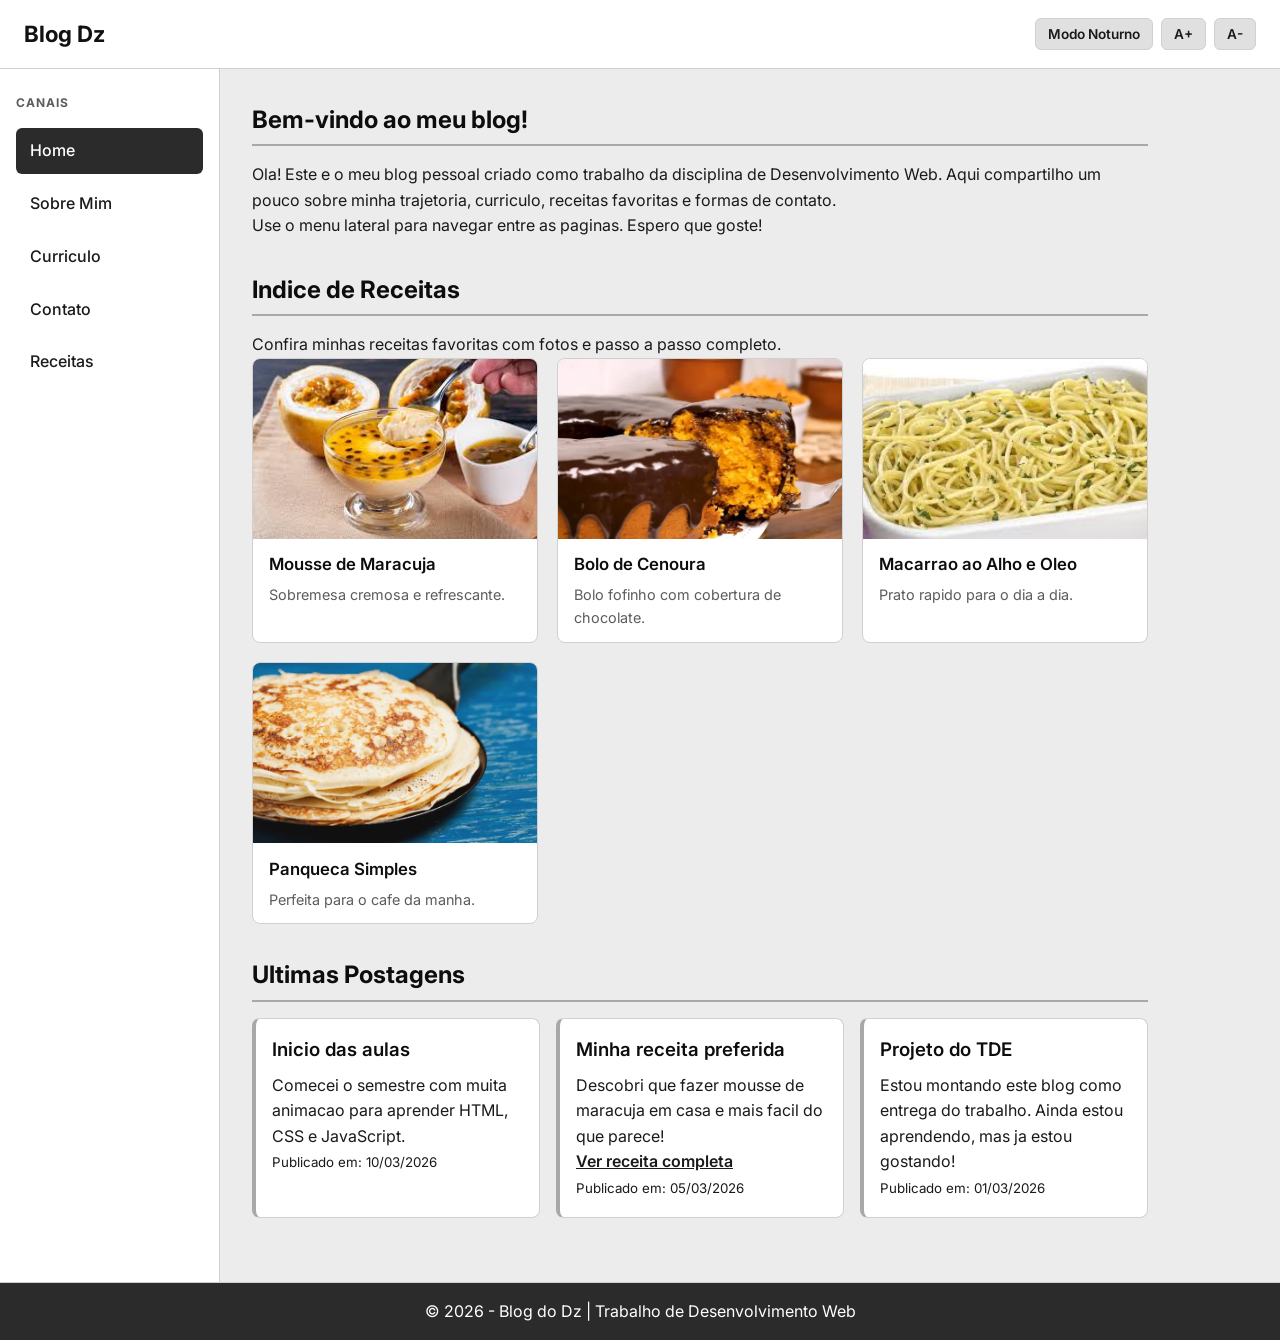
==== index.html @ ee708d58 "Publica blog pessoal para GitHub Pages Site estatico HTML/CSS/JS pronto para hospedagem em DimitriSp" ====
<!DOCTYPE html>
<html lang="pt-BR">
<head>
    <meta charset="UTF-8">
    <meta name="viewport" content="width=device-width, initial-scale=1.0">
    <title>Meu Blog - Home</title>
    <link rel="preconnect" href="https://fonts.googleapis.com">
    <link rel="preconnect" href="https://fonts.gstatic.com" crossorigin>
    <link href="https://fonts.googleapis.com/css2?family=Inter:wght@400;600;700&display=swap" rel="stylesheet">
    <link rel="stylesheet" href="css/style.css">
</head>
<body>
    <header class="topo">
        <h1>Blog Dz</h1>
        <div class="controles">
            <button id="btn-noturno" type="button">Modo Noturno</button>
            <button id="btn-aumentar" type="button">A+</button>
            <button id="btn-diminuir" type="button">A-</button>
        </div>
    </header>

    <div class="layout">
        <aside class="menu-lateral">
            <h2>Canais</h2>
            <nav>
                <ul>
                    <li><a href="index.html" class="ativo">Home</a></li>
                    <li><a href="about.html">Sobre Mim</a></li>
                    <li><a href="curriculum.html">Curriculo</a></li>
                    <li><a href="contact.html">Contato</a></li>
                    <li><a href="receitas.html">Receitas</a></li>
                </ul>
            </nav>
        </aside>

        <main class="conteudo">
            <section>
                <h2>Bem-vindo ao meu blog!</h2>
                <p>
                    Ola! Este e o meu blog pessoal criado como trabalho da disciplina de
                    Desenvolvimento Web. Aqui compartilho um pouco sobre minha trajetoria,
                    curriculo, receitas favoritas e formas de contato.
                </p>
                <p>
                    Use o menu lateral para navegar entre as paginas. Espero que goste!
                </p>
            </section>

            <section>
                <h2>Indice de Receitas</h2>
                <p>Confira minhas receitas favoritas com fotos e passo a passo completo.</p>
                <div class="indice-receitas">
                    <article class="receita-card">
                        <a href="receitas.html#maracuja">
                            <img src="assets/mousse.jpg" alt="Mousse de maracuja">
                        </a>
                        <h3><a href="receitas.html#maracuja">Mousse de Maracuja</a></h3>
                        <p>Sobremesa cremosa e refrescante.</p>
                    </article>
                    <article class="receita-card">
                        <a href="receitas.html#cenoura">
                            <img src="assets/bolo_cenoura.png" alt="Bolo de cenoura">
                        </a>
                        <h3><a href="receitas.html#cenoura">Bolo de Cenoura</a></h3>
                        <p>Bolo fofinho com cobertura de chocolate.</p>
                    </article>
                    <article class="receita-card">
                        <a href="receitas.html#macarrao">
                            <img src="assets/massa.jpg" alt="Macarrao ao alho e oleo">
                        </a>
                        <h3><a href="receitas.html#macarrao">Macarrao ao Alho e Oleo</a></h3>
                        <p>Prato rapido para o dia a dia.</p>
                    </article>
                    <article class="receita-card">
                        <a href="receitas.html#panqueca">
                            <img src="assets/panqueca.jpg" alt="Panquecas">
                        </a>
                        <h3><a href="receitas.html#panqueca">Panqueca Simples</a></h3>
                        <p>Perfeita para o cafe da manha.</p>
                    </article>
                </div>
            </section>

            <section>
                <h2>Ultimas Postagens</h2>
                <div class="postagens">
                    <article class="card">
                        <h3>Inicio das aulas</h3>
                        <p>Comecei o semestre com muita animacao para aprender HTML, CSS e JavaScript.</p>
                        <p><small>Publicado em: 10/03/2026</small></p>
                    </article>
                    <article class="card">
                        <h3>Minha receita preferida</h3>
                        <p>Descobri que fazer mousse de maracuja em casa e mais facil do que parece!</p>
                        <p><a href="receitas.html#maracuja">Ver receita completa</a></p>
                        <p><small>Publicado em: 05/03/2026</small></p>
                    </article>
                    <article class="card">
                        <h3>Projeto do TDE</h3>
                        <p>Estou montando este blog como entrega do trabalho. Ainda estou aprendendo, mas ja estou gostando!</p>
                        <p><small>Publicado em: 01/03/2026</small></p>
                    </article>
                </div>
            </section>
        </main>
    </div>

    <footer>
        <p>&copy; 2026 - Blog do Dz | Trabalho de Desenvolvimento Web</p>
    </footer>

    <script src="js/script.js"></script>
</body>
</html>
---- css/style.css ----
/* Reset basico */
* {
    margin: 0;
    padding: 0;
    box-sizing: border-box;
}

:root {
    /* Modo claro — branco e cinzas */
    --cor-fundo: #ececec;
    --cor-superficie: #ffffff;
    --cor-superficie-alt: #f5f5f5;
    --cor-texto: #1a1a1a;
    --cor-texto-suave: #5c5c5c;
    --cor-titulo: #0d0d0d;
    --cor-borda: #d0d0d0;
    --cor-borda-forte: #a8a8a8;
    --cor-destaque: #8a8a8a;
    --cor-topo: #ffffff;
    --cor-topo-texto: #111111;
    --cor-botao: #e0e0e0;
    --cor-botao-texto: #1a1a1a;
    --cor-ativo: #2b2b2b;
    --cor-ativo-texto: #ffffff;
    --cor-invertido-texto: #ffffff;
    --cor-erro: #6b6b6b;
    --cor-sucesso-fundo: #e8e8e8;
    --cor-sucesso-texto: #2b2b2b;

    /* aliases usados no resto do CSS */
    --cor-primaria: var(--cor-titulo);
    --cor-secundaria: var(--cor-superficie-alt);
    --cor-menu: var(--cor-superficie);
    --tamanho-fonte: 16px;
}

body {
    font-family: "Inter", sans-serif;
    font-size: var(--tamanho-fonte);
    background-color: var(--cor-fundo);
    color: var(--cor-texto);
    line-height: 1.6;
    min-height: 100vh;
}

body.modo-noturno {
    /* Modo escuro — preto e cinzas */
    --cor-fundo: #0a0a0a;
    --cor-superficie: #141414;
    --cor-superficie-alt: #1e1e1e;
    --cor-texto: #e8e8e8;
    --cor-texto-suave: #9a9a9a;
    --cor-titulo: #f5f5f5;
    --cor-borda: #2e2e2e;
    --cor-borda-forte: #454545;
    --cor-destaque: #6b6b6b;
    --cor-topo: #0a0a0a;
    --cor-topo-texto: #f0f0f0;
    --cor-botao: #2a2a2a;
    --cor-botao-texto: #e8e8e8;
    --cor-ativo: #d4d4d4;
    --cor-ativo-texto: #0a0a0a;
    --cor-invertido-texto: #0a0a0a;
    --cor-erro: #b0b0b0;
    --cor-sucesso-fundo: #1e1e1e;
    --cor-sucesso-texto: #d4d4d4;

    --cor-primaria: var(--cor-titulo);
    --cor-secundaria: var(--cor-superficie-alt);
    --cor-menu: var(--cor-superficie);
}

/* Topo com botoes no canto direito */
.topo {
    background-color: var(--cor-topo);
    color: var(--cor-topo-texto);
    padding: 1rem 1.5rem;
    display: flex;
    justify-content: space-between;
    align-items: center;
    position: sticky;
    top: 0;
    z-index: 100;
    border-bottom: 1px solid var(--cor-borda);
}

.topo h1 {
    font-size: 1.4rem;
    font-weight: 700;
}

.controles {
    display: flex;
    gap: 0.5rem;
    flex-wrap: wrap;
    justify-content: flex-end;
}

.controles button {
    padding: 0.45rem 0.75rem;
    border: 1px solid var(--cor-borda);
    border-radius: 6px;
    background-color: var(--cor-botao);
    color: var(--cor-botao-texto);
    cursor: pointer;
    font-family: inherit;
    font-size: 0.85rem;
    font-weight: 600;
    transition: background-color 0.2s, border-color 0.2s;
}

.controles button:hover {
    background-color: var(--cor-superficie-alt);
    border-color: var(--cor-borda-forte);
}

/* Layout: menu lateral + conteudo */
.layout {
    display: flex;
    min-height: calc(100vh - 130px);
}

.menu-lateral {
    width: 220px;
    min-width: 220px;
    background-color: var(--cor-menu);
    border-right: 1px solid var(--cor-borda);
    padding: 1.5rem 1rem;
}

.menu-lateral h2 {
    font-size: 0.75rem;
    text-transform: uppercase;
    letter-spacing: 0.08em;
    color: var(--cor-texto-suave);
    margin-bottom: 1rem;
    border: none;
    padding: 0;
}

.menu-lateral nav ul {
    list-style: none;
}

.menu-lateral nav li {
    margin-bottom: 0.4rem;
}

.menu-lateral nav a {
    display: block;
    padding: 0.65rem 0.9rem;
    color: var(--cor-texto);
    text-decoration: none;
    border-radius: 6px;
    font-weight: 500;
    transition: background-color 0.2s;
}

.menu-lateral nav a:hover {
    background-color: var(--cor-superficie-alt);
}

.menu-lateral nav a.ativo {
    background-color: var(--cor-ativo);
    color: var(--cor-ativo-texto);
}

.conteudo {
    flex: 1;
    padding: 2rem;
    max-width: 960px;
}

section {
    margin-bottom: 2rem;
}

h2 {
    color: var(--cor-titulo);
    margin-bottom: 1rem;
    border-bottom: 2px solid var(--cor-borda-forte);
    padding-bottom: 0.3rem;
    font-weight: 700;
}

h3 {
    color: var(--cor-titulo);
    margin: 1rem 0 0.5rem;
    font-weight: 600;
}

h4 {
    color: var(--cor-titulo);
    margin-bottom: 0.5rem;
    font-weight: 600;
}

/* Cards de postagens */
.postagens {
    display: grid;
    grid-template-columns: repeat(auto-fit, minmax(250px, 1fr));
    gap: 1rem;
}

.card {
    background-color: var(--cor-superficie);
    padding: 1rem;
    border-radius: 8px;
    border: 1px solid var(--cor-borda);
    border-left: 4px solid var(--cor-borda-forte);
}

.card h3 {
    margin-top: 0;
}

.card a {
    color: var(--cor-texto);
    font-weight: 600;
}

.card a:hover {
    color: var(--cor-texto-suave);
}

/* Pagina sobre */
.sobre-container {
    display: flex;
    flex-wrap: wrap;
    gap: 2rem;
    align-items: flex-start;
}

.sobre-texto {
    flex: 2;
    min-width: 250px;
}

.sobre-foto {
    flex: 1;
    min-width: 180px;
    text-align: center;
}

.sobre-foto img {
    width: 180px;
    height: 180px;
    object-fit: cover;
    border-radius: 50%;
    border: 4px solid var(--cor-borda-forte);
}

.sobre-foto figcaption {
    margin-top: 0.8rem;
    font-style: italic;
    color: var(--cor-texto-suave);
}

/* Tabelas e listas do curriculo */
table {
    width: 100%;
    border-collapse: collapse;
    margin: 1rem 0;
}

th, td {
    border: 1px solid var(--cor-borda);
    padding: 0.6rem;
    text-align: left;
}

th {
    background-color: var(--cor-ativo);
    color: var(--cor-ativo-texto);
}

tr:nth-child(even) {
    background-color: var(--cor-superficie-alt);
}

.curriculo-lista {
    margin-left: 1.5rem;
    margin-bottom: 1.5rem;
}

.curriculo-lista li {
    margin-bottom: 0.4rem;
}

/* Formulario de contato */
form {
    display: flex;
    flex-direction: column;
    gap: 1rem;
    max-width: 500px;
}

label {
    font-weight: 600;
}

input, textarea, select {
    padding: 0.6rem;
    border: 1px solid var(--cor-borda);
    border-radius: 6px;
    font-family: inherit;
    font-size: 1rem;
    background-color: var(--cor-superficie);
    color: var(--cor-texto);
}

input:focus, textarea:focus, select:focus {
    outline: none;
    border-color: var(--cor-borda-forte);
}

textarea {
    min-height: 120px;
    resize: vertical;
}

button[type="submit"] {
    padding: 0.7rem 1.5rem;
    background-color: var(--cor-ativo);
    color: var(--cor-ativo-texto);
    border: 1px solid var(--cor-borda);
    border-radius: 6px;
    cursor: pointer;
    font-size: 1rem;
    font-family: inherit;
    font-weight: 600;
    align-self: flex-start;
    transition: opacity 0.2s;
}

button[type="submit"]:hover {
    opacity: 0.85;
}

.erro {
    color: var(--cor-erro);
    font-size: 0.85rem;
    display: none;
}

.erro.visivel {
    display: block;
}

.mensagem-sucesso {
    background-color: var(--cor-sucesso-fundo);
    color: var(--cor-sucesso-texto);
    padding: 1rem;
    border-radius: 6px;
    border: 1px solid var(--cor-borda);
    display: none;
    margin-top: 1rem;
}

.mensagem-sucesso.visivel {
    display: block;
}

/* Tabs de receitas */
.tabs {
    display: flex;
    flex-wrap: wrap;
    gap: 0.5rem;
    margin: 1.5rem 0 1rem;
    border-bottom: 2px solid var(--cor-borda);
    padding-bottom: 0.5rem;
}

.tab-btn {
    padding: 0.6rem 1rem;
    border: 1px solid var(--cor-borda);
    border-radius: 6px 6px 0 0;
    background-color: var(--cor-superficie-alt);
    color: var(--cor-texto);
    cursor: pointer;
    font-family: inherit;
    font-size: 0.95rem;
}

.tab-btn.ativa {
    background-color: var(--cor-ativo);
    color: var(--cor-ativo-texto);
    border-color: var(--cor-borda-forte);
    font-weight: 600;
}

.tab-conteudo {
    display: none;
    padding-top: 1rem;
}

.tab-conteudo.ativa {
    display: block;
}

.link-tab {
    background: none;
    border: none;
    padding: 0;
    color: var(--cor-titulo);
    font-weight: 600;
    font-size: 1rem;
    font-family: inherit;
    cursor: pointer;
    text-decoration: underline;
}

.link-tab:hover {
    color: var(--cor-texto-suave);
}

/* Indice de receitas com imagens */
.indice-receitas {
    display: grid;
    grid-template-columns: repeat(auto-fit, minmax(220px, 1fr));
    gap: 1.2rem;
}

.receita-card {
    background-color: var(--cor-superficie);
    border: 1px solid var(--cor-borda);
    border-radius: 8px;
    overflow: hidden;
    display: flex;
    flex-direction: column;
}

.receita-card img {
    width: 100%;
    height: 180px;
    object-fit: cover;
    display: block;
}

.receita-card h3 {
    margin: 0.8rem 1rem 0.3rem;
    font-size: 1.05rem;
}

.receita-card p {
    margin: 0 1rem 0.8rem;
    color: var(--cor-texto-suave);
    font-size: 0.9rem;
    flex: 1;
}

.receita-card .link-tab {
    margin: 0 1rem 1rem;
    align-self: flex-start;
    text-decoration: none;
    padding: 0.4rem 0.8rem;
    border: 1px solid var(--cor-borda);
    border-radius: 6px;
    background-color: var(--cor-superficie-alt);
}

.receita-card .link-tab:hover {
    background-color: var(--cor-ativo);
    color: var(--cor-ativo-texto);
    border-color: var(--cor-ativo);
}

.receita-card > a {
    display: block;
}

.receita-card h3 a {
    color: var(--cor-titulo);
    text-decoration: none;
}

.receita-card h3 a:hover {
    text-decoration: underline;
}

/* Detalhe da receita */
.receita-cabecalho {
    display: flex;
    flex-wrap: wrap;
    gap: 1.5rem;
    align-items: center;
    margin-bottom: 1.5rem;
}

.receita-img {
    width: 100%;
    max-width: 320px;
    height: 220px;
    object-fit: cover;
    border-radius: 8px;
    border: 1px solid var(--cor-borda);
}

.receita-cabecalho h3 {
    margin-top: 0;
}

/* Lista de receitas */
.lista-receitas {
    list-style: none;
}

.lista-receitas li {
    background-color: var(--cor-superficie);
    padding: 1rem;
    margin-bottom: 0.8rem;
    border-radius: 6px;
    border: 1px solid var(--cor-borda);
}

/* Pagina da receita */
.ingredientes, .preparo {
    background-color: var(--cor-superficie);
    padding: 1.2rem;
    border-radius: 8px;
    margin-bottom: 1.5rem;
    border: 1px solid var(--cor-borda);
}

.ingredientes ul, .preparo ol {
    margin-left: 1.5rem;
    margin-top: 0.5rem;
}

.ingredientes li, .preparo li {
    margin-bottom: 0.3rem;
}

/* Rodape */
footer {
    background-color: var(--cor-ativo);
    color: var(--cor-ativo-texto);
    text-align: center;
    padding: 1rem;
    border-top: 1px solid var(--cor-borda);
}

/* Responsivo */
@media (max-width: 700px) {
    .layout {
        flex-direction: column;
    }

    .menu-lateral {
        width: 100%;
        min-width: unset;
        border-right: none;
        border-bottom: 1px solid var(--cor-borda);
    }

    .menu-lateral nav ul {
        display: flex;
        flex-wrap: wrap;
        gap: 0.3rem;
    }

    .menu-lateral nav li {
        margin-bottom: 0;
    }

    .conteudo {
        padding: 1.2rem;
    }

    .topo {
        flex-direction: column;
        align-items: flex-start;
        gap: 0.8rem;
    }

    .controles {
        width: 100%;
        justify-content: flex-end;
    }
}
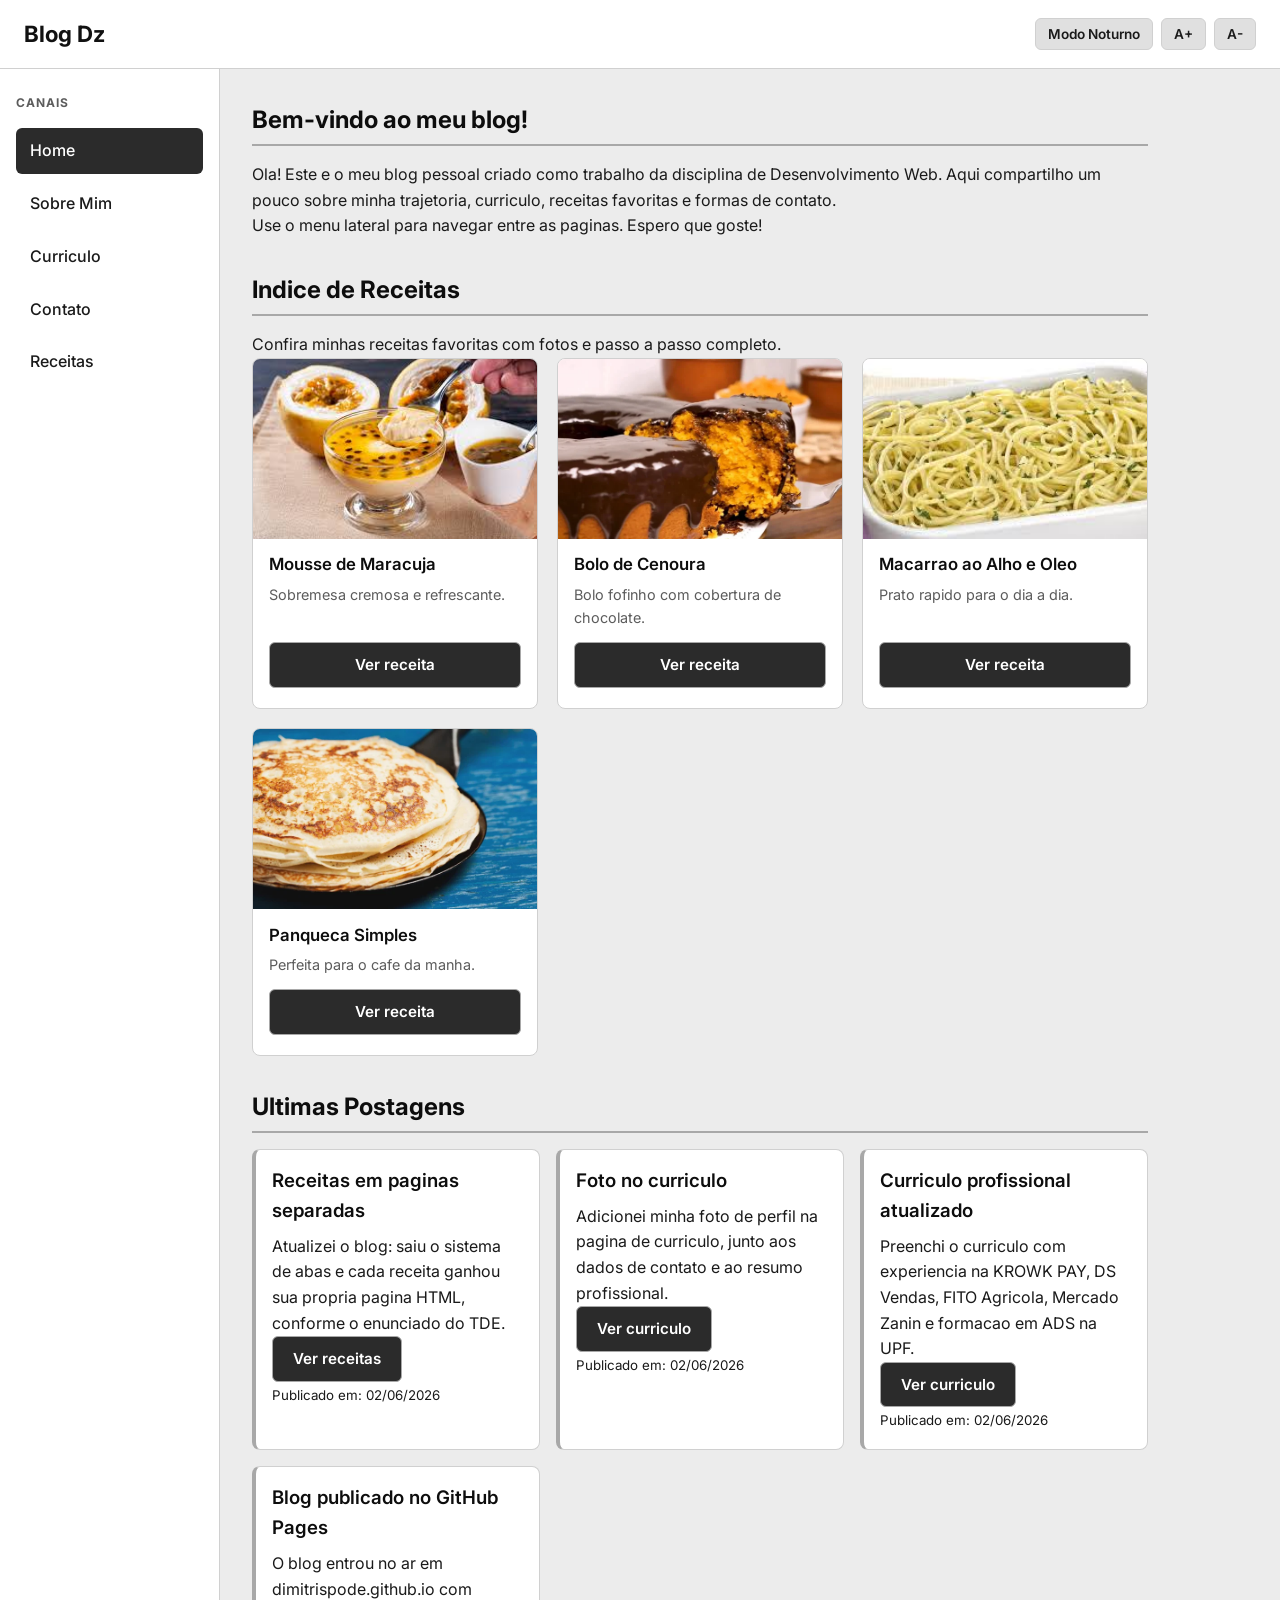
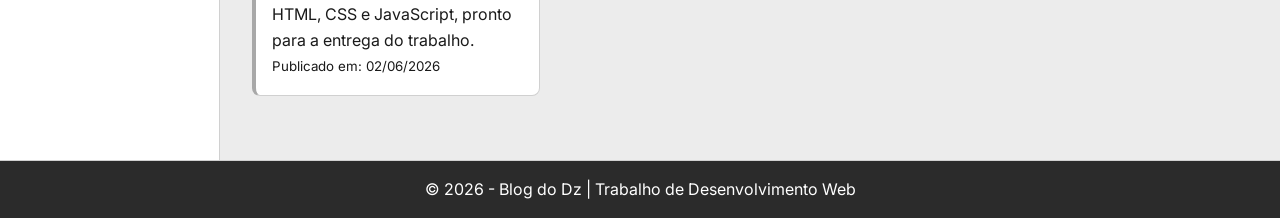
==== commit 31b74b13: "Atualiza home com postagens dos commits e estiliza botoes de receita Adiciona botoes Ver receita nos" ====
--- a/index.html
+++ b/index.html
@@ -51,32 +51,44 @@
                 <p>Confira minhas receitas favoritas com fotos e passo a passo completo.</p>
                 <div class="indice-receitas">
                     <article class="receita-card">
-                        <a href="receitas.html#maracuja">
+                        <a href="mousse-maracuja.html">
                             <img src="assets/mousse.jpg" alt="Mousse de maracuja">
                         </a>
-                        <h3><a href="receitas.html#maracuja">Mousse de Maracuja</a></h3>
+                        <h3><a href="mousse-maracuja.html">Mousse de Maracuja</a></h3>
                         <p>Sobremesa cremosa e refrescante.</p>
+                        <div class="receita-card-acao">
+                            <a href="mousse-maracuja.html" class="link-receita">Ver receita</a>
+                        </div>
                     </article>
                     <article class="receita-card">
-                        <a href="receitas.html#cenoura">
+                        <a href="bolo-cenoura.html">
                             <img src="assets/bolo_cenoura.png" alt="Bolo de cenoura">
                         </a>
-                        <h3><a href="receitas.html#cenoura">Bolo de Cenoura</a></h3>
+                        <h3><a href="bolo-cenoura.html">Bolo de Cenoura</a></h3>
                         <p>Bolo fofinho com cobertura de chocolate.</p>
+                        <div class="receita-card-acao">
+                            <a href="bolo-cenoura.html" class="link-receita">Ver receita</a>
+                        </div>
                     </article>
                     <article class="receita-card">
-                        <a href="receitas.html#macarrao">
+                        <a href="macarrao-alho-oleo.html">
                             <img src="assets/massa.jpg" alt="Macarrao ao alho e oleo">
                         </a>
-                        <h3><a href="receitas.html#macarrao">Macarrao ao Alho e Oleo</a></h3>
+                        <h3><a href="macarrao-alho-oleo.html">Macarrao ao Alho e Oleo</a></h3>
                         <p>Prato rapido para o dia a dia.</p>
+                        <div class="receita-card-acao">
+                            <a href="macarrao-alho-oleo.html" class="link-receita">Ver receita</a>
+                        </div>
                     </article>
                     <article class="receita-card">
-                        <a href="receitas.html#panqueca">
+                        <a href="panqueca-simples.html">
                             <img src="assets/panqueca.jpg" alt="Panquecas">
                         </a>
-                        <h3><a href="receitas.html#panqueca">Panqueca Simples</a></h3>
+                        <h3><a href="panqueca-simples.html">Panqueca Simples</a></h3>
                         <p>Perfeita para o cafe da manha.</p>
+                        <div class="receita-card-acao">
+                            <a href="panqueca-simples.html" class="link-receita">Ver receita</a>
+                        </div>
                     </article>
                 </div>
             </section>
@@ -85,20 +97,27 @@
                 <h2>Ultimas Postagens</h2>
                 <div class="postagens">
                     <article class="card">
-                        <h3>Inicio das aulas</h3>
-                        <p>Comecei o semestre com muita animacao para aprender HTML, CSS e JavaScript.</p>
-                        <p><small>Publicado em: 10/03/2026</small></p>
+                        <h3>Receitas em paginas separadas</h3>
+                        <p>Atualizei o blog: saiu o sistema de abas e cada receita ganhou sua propria pagina HTML, conforme o enunciado do TDE.</p>
+                        <p><a href="receitas.html" class="link-receita">Ver receitas</a></p>
+                        <p><small>Publicado em: 02/06/2026</small></p>
                     </article>
                     <article class="card">
-                        <h3>Minha receita preferida</h3>
-                        <p>Descobri que fazer mousse de maracuja em casa e mais facil do que parece!</p>
-                        <p><a href="receitas.html#maracuja">Ver receita completa</a></p>
-                        <p><small>Publicado em: 05/03/2026</small></p>
+                        <h3>Foto no curriculo</h3>
+                        <p>Adicionei minha foto de perfil na pagina de curriculo, junto aos dados de contato e ao resumo profissional.</p>
+                        <p><a href="curriculum.html" class="link-receita">Ver curriculo</a></p>
+                        <p><small>Publicado em: 02/06/2026</small></p>
                     </article>
                     <article class="card">
-                        <h3>Projeto do TDE</h3>
-                        <p>Estou montando este blog como entrega do trabalho. Ainda estou aprendendo, mas ja estou gostando!</p>
-                        <p><small>Publicado em: 01/03/2026</small></p>
+                        <h3>Curriculo profissional atualizado</h3>
+                        <p>Preenchi o curriculo com experiencia na KROWK PAY, DS Vendas, FITO Agricola, Mercado Zanin e formacao em ADS na UPF.</p>
+                        <p><a href="curriculum.html" class="link-receita">Ver curriculo</a></p>
+                        <p><small>Publicado em: 02/06/2026</small></p>
+                    </article>
+                    <article class="card">
+                        <h3>Blog publicado no GitHub Pages</h3>
+                        <p>O blog entrou no ar em dimitrispode.github.io com HTML, CSS e JavaScript, pronto para a entrega do trabalho.</p>
+                        <p><small>Publicado em: 02/06/2026</small></p>
                     </article>
                 </div>
             </section>
--- a/css/style.css
+++ b/css/style.css
@@ -214,12 +214,12 @@
     margin-top: 0;
 }
 
-.card a {
+.card a:not(.link-receita) {
     color: var(--cor-texto);
     font-weight: 600;
 }
 
-.card a:hover {
+.card a:not(.link-receita):hover {
     color: var(--cor-texto-suave);
 }
 
@@ -287,6 +287,21 @@
     margin-bottom: 0.4rem;
 }
 
+.curriculo-lista ul {
+    margin-top: 0.5rem;
+    margin-left: 1.25rem;
+    list-style-type: disc;
+}
+
+.curriculo-lista > li {
+    margin-bottom: 1.25rem;
+}
+
+.curriculo-contato {
+    list-style-type: none;
+    margin-left: 0;
+}
+
 /* Formulario de contato */
 form {
     display: flex;
@@ -359,59 +374,6 @@
 
 .mensagem-sucesso.visivel {
     display: block;
-}
-
-/* Tabs de receitas */
-.tabs {
-    display: flex;
-    flex-wrap: wrap;
-    gap: 0.5rem;
-    margin: 1.5rem 0 1rem;
-    border-bottom: 2px solid var(--cor-borda);
-    padding-bottom: 0.5rem;
-}
-
-.tab-btn {
-    padding: 0.6rem 1rem;
-    border: 1px solid var(--cor-borda);
-    border-radius: 6px 6px 0 0;
-    background-color: var(--cor-superficie-alt);
-    color: var(--cor-texto);
-    cursor: pointer;
-    font-family: inherit;
-    font-size: 0.95rem;
-}
-
-.tab-btn.ativa {
-    background-color: var(--cor-ativo);
-    color: var(--cor-ativo-texto);
-    border-color: var(--cor-borda-forte);
-    font-weight: 600;
-}
-
-.tab-conteudo {
-    display: none;
-    padding-top: 1rem;
-}
-
-.tab-conteudo.ativa {
-    display: block;
-}
-
-.link-tab {
-    background: none;
-    border: none;
-    padding: 0;
-    color: var(--cor-titulo);
-    font-weight: 600;
-    font-size: 1rem;
-    font-family: inherit;
-    cursor: pointer;
-    text-decoration: underline;
-}
-
-.link-tab:hover {
-    color: var(--cor-texto-suave);
 }
 
 /* Indice de receitas com imagens */
@@ -449,20 +411,50 @@
     flex: 1;
 }
 
-.receita-card .link-tab {
-    margin: 0 1rem 1rem;
-    align-self: flex-start;
+.receita-card-acao {
+    padding: 0 1rem 1.25rem;
+    margin-top: auto;
+    text-align: center;
+}
+
+.link-receita,
+.link-voltar {
+    display: inline-block;
     text-decoration: none;
-    padding: 0.4rem 0.8rem;
-    border: 1px solid var(--cor-borda);
-    border-radius: 6px;
-    background-color: var(--cor-superficie-alt);
-}
-
-.receita-card .link-tab:hover {
+    padding: 0.7rem 1.25rem;
+    border: 1px solid var(--cor-borda-forte);
+    border-radius: 6px;
     background-color: var(--cor-ativo);
     color: var(--cor-ativo-texto);
-    border-color: var(--cor-ativo);
+    font-weight: 600;
+    font-size: 0.95rem;
+    font-family: inherit;
+    line-height: 1.4;
+    transition: background-color 0.2s, color 0.2s, border-color 0.2s, opacity 0.2s;
+}
+
+.link-receita:hover,
+.link-voltar:hover {
+    background-color: var(--cor-superficie-alt);
+    color: var(--cor-titulo);
+    border-color: var(--cor-borda-forte);
+}
+
+.link-receita:focus-visible,
+.link-voltar:focus-visible {
+    outline: 2px solid var(--cor-borda-forte);
+    outline-offset: 2px;
+}
+
+.receita-card .link-receita {
+    display: block;
+    width: 100%;
+    text-align: center;
+    box-sizing: border-box;
+}
+
+.nav-receita-voltar {
+    margin-bottom: 1.5rem;
 }
 
 .receita-card > a {
@@ -496,6 +488,7 @@
     border: 1px solid var(--cor-borda);
 }
 
+.receita-cabecalho h2,
 .receita-cabecalho h3 {
     margin-top: 0;
 }
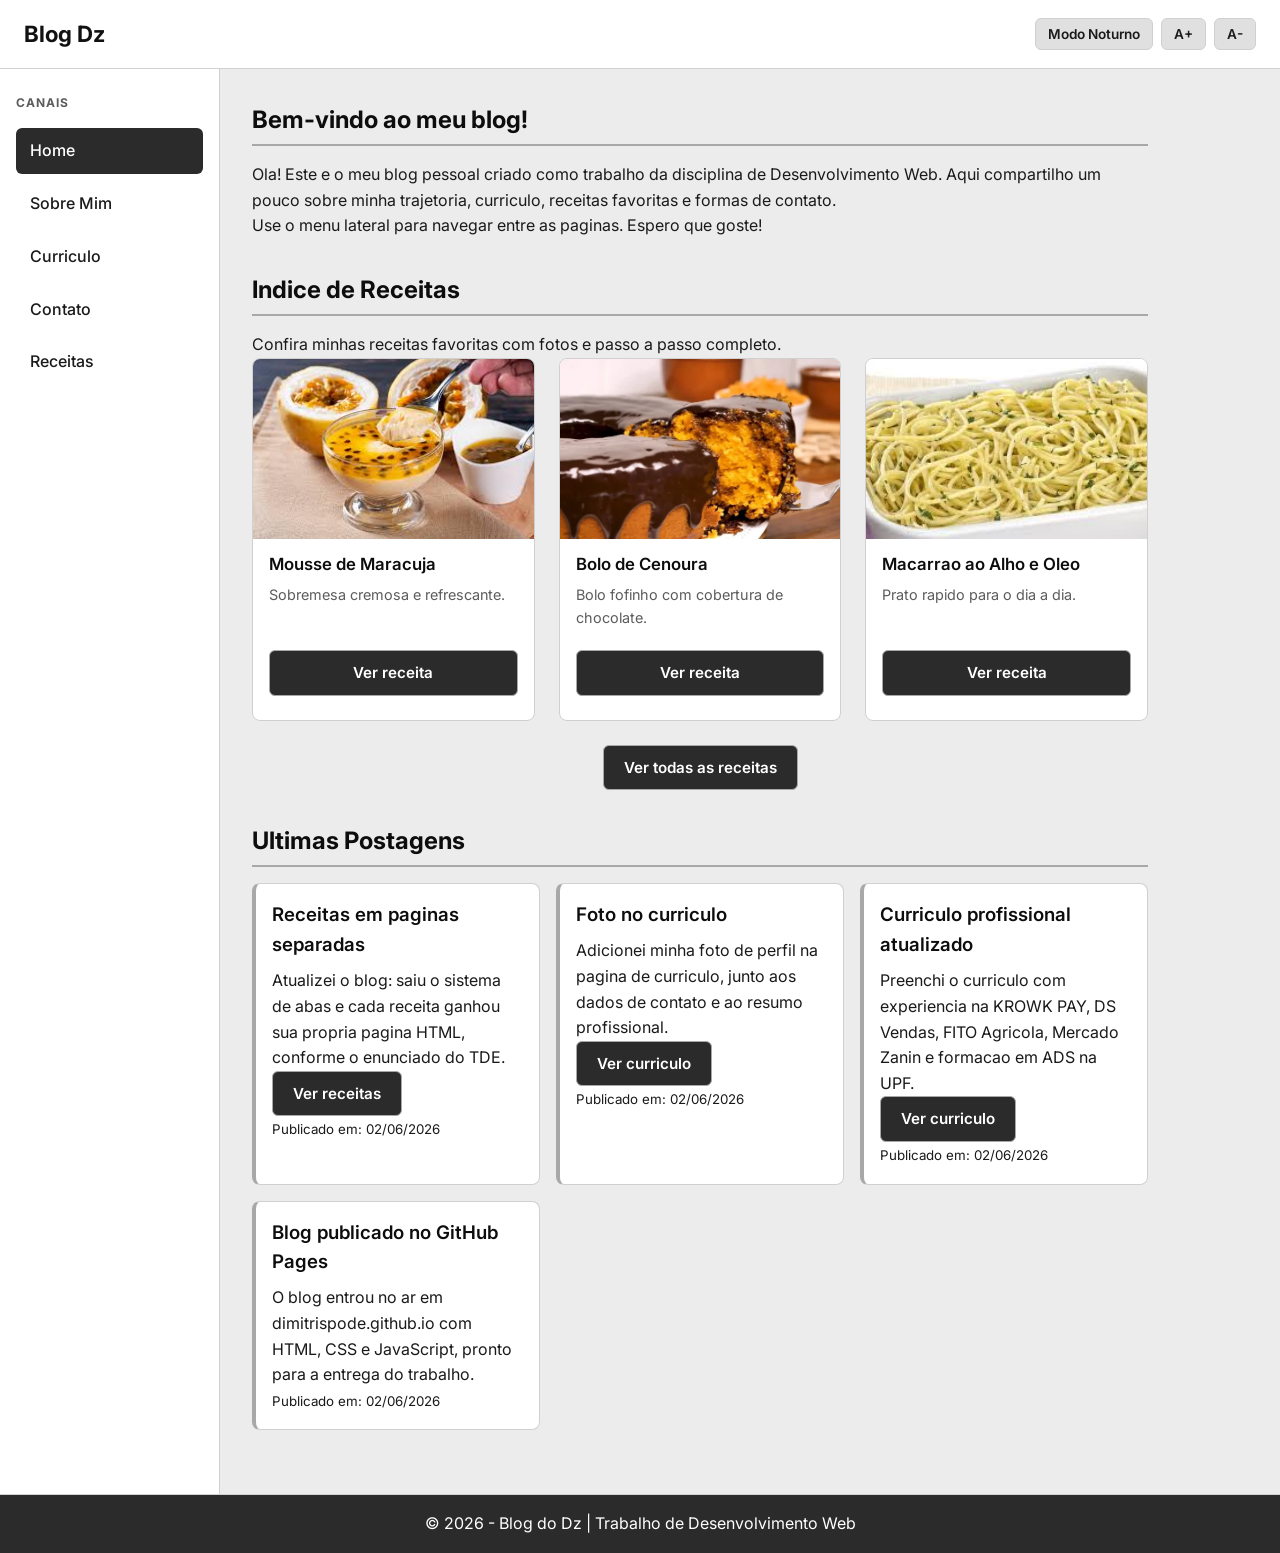
==== commit 91e891c1: "Reduz indice da home para 3 receitas e corrige espacamento Remove panqueca do index, adiciona link p" ====
--- a/index.html
+++ b/index.html
@@ -49,7 +49,7 @@
             <section>
                 <h2>Indice de Receitas</h2>
                 <p>Confira minhas receitas favoritas com fotos e passo a passo completo.</p>
-                <div class="indice-receitas">
+                <div class="indice-receitas indice-receitas-home">
                     <article class="receita-card">
                         <a href="mousse-maracuja.html">
                             <img src="assets/mousse.jpg" alt="Mousse de maracuja">
@@ -80,17 +80,8 @@
                             <a href="macarrao-alho-oleo.html" class="link-receita">Ver receita</a>
                         </div>
                     </article>
-                    <article class="receita-card">
-                        <a href="panqueca-simples.html">
-                            <img src="assets/panqueca.jpg" alt="Panquecas">
-                        </a>
-                        <h3><a href="panqueca-simples.html">Panqueca Simples</a></h3>
-                        <p>Perfeita para o cafe da manha.</p>
-                        <div class="receita-card-acao">
-                            <a href="panqueca-simples.html" class="link-receita">Ver receita</a>
-                        </div>
-                    </article>
                 </div>
+                <p class="ver-todas-receitas"><a href="receitas.html" class="link-receita">Ver todas as receitas</a></p>
             </section>
 
             <section>
--- a/css/style.css
+++ b/css/style.css
@@ -380,16 +380,31 @@
 .indice-receitas {
     display: grid;
     grid-template-columns: repeat(auto-fit, minmax(220px, 1fr));
-    gap: 1.2rem;
+    gap: 1.5rem;
+}
+
+.indice-receitas-home {
+    grid-template-columns: repeat(3, minmax(0, 1fr));
+}
+
+.ver-todas-receitas {
+    margin-top: 1.5rem;
+    text-align: center;
 }
 
 .receita-card {
     background-color: var(--cor-superficie);
     border: 1px solid var(--cor-borda);
     border-radius: 8px;
+    display: flex;
+    flex-direction: column;
+    min-width: 0;
+}
+
+.receita-card > a:first-of-type {
     overflow: hidden;
-    display: flex;
-    flex-direction: column;
+    border-radius: 7px 7px 0 0;
+    flex-shrink: 0;
 }
 
 .receita-card img {
@@ -412,9 +427,10 @@
 }
 
 .receita-card-acao {
-    padding: 0 1rem 1.25rem;
+    padding: 0.5rem 1rem 1.5rem;
     margin-top: auto;
     text-align: center;
+    flex-shrink: 0;
 }
 
 .link-receita,
@@ -570,4 +586,8 @@
         width: 100%;
         justify-content: flex-end;
     }
-}
+
+    .indice-receitas-home {
+        grid-template-columns: 1fr;
+    }
+}
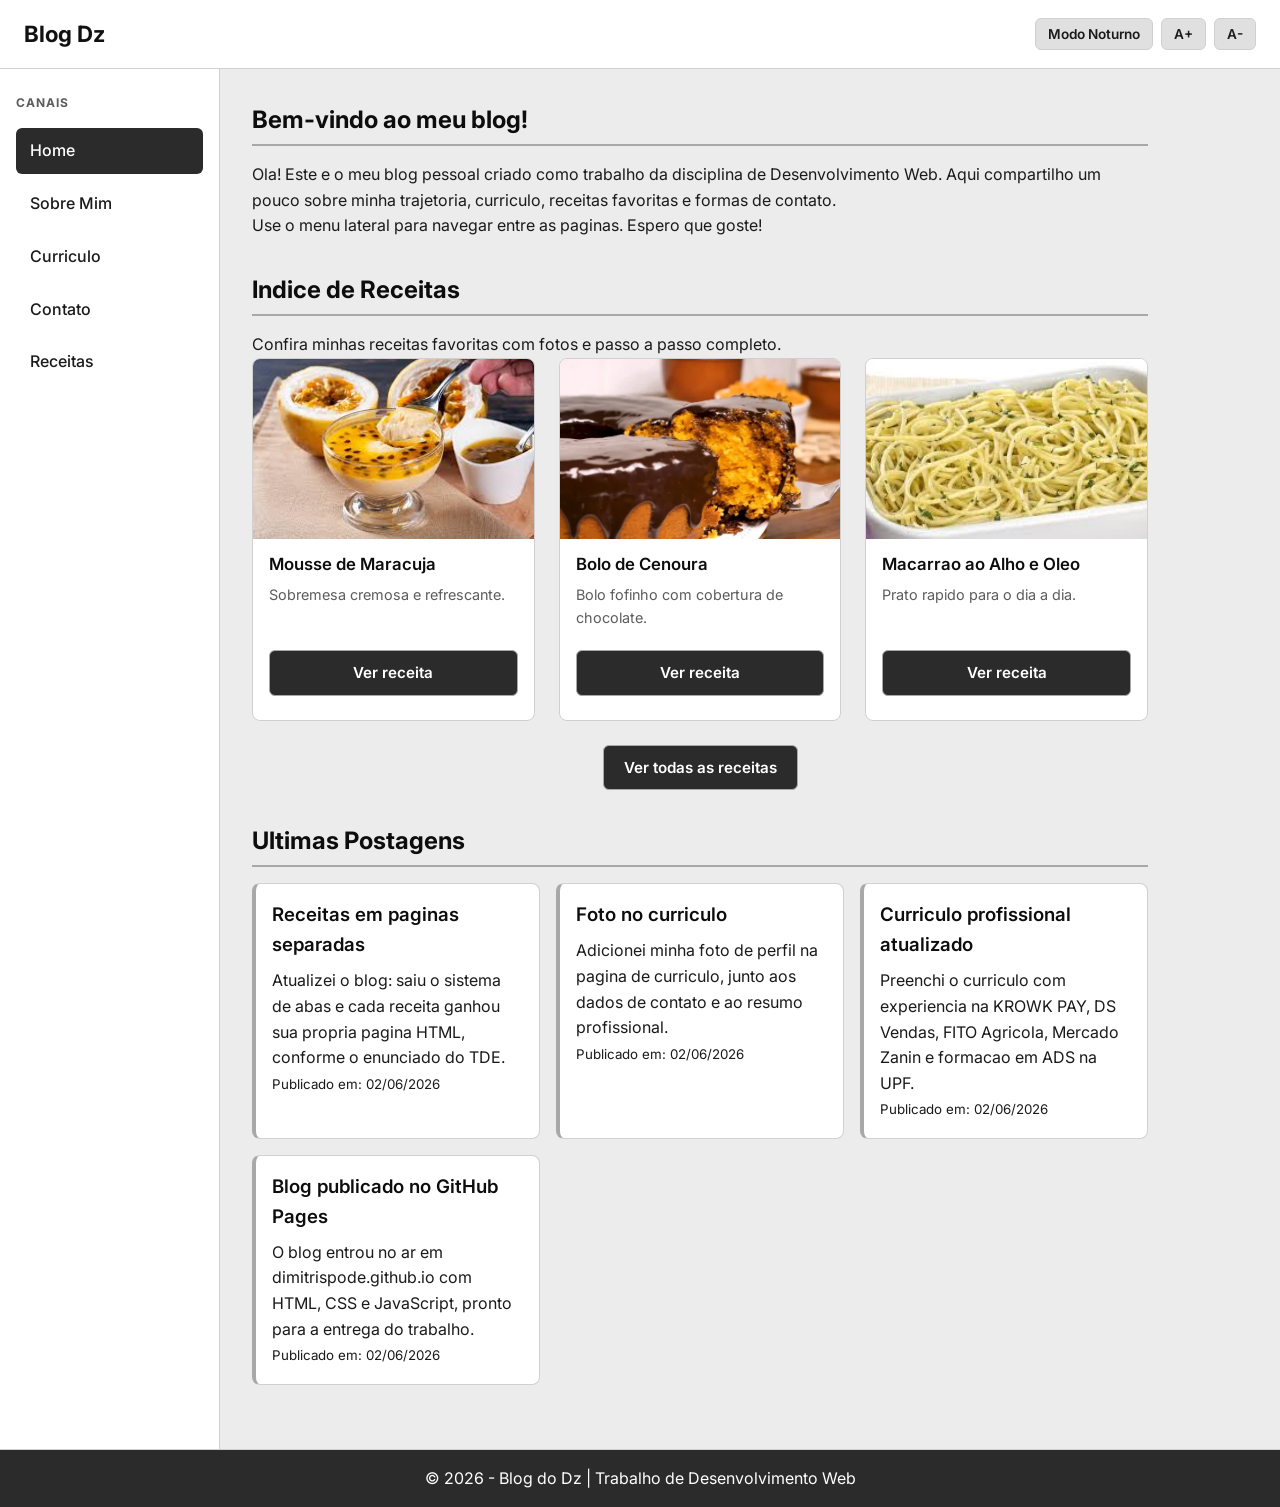
==== commit f2053e30: "Remove botoes das Ultimas Postagens na home O feed simulado exibe apenas titulo, texto e data de pub" ====
--- a/index.html
+++ b/index.html
@@ -90,19 +90,16 @@
                     <article class="card">
                         <h3>Receitas em paginas separadas</h3>
                         <p>Atualizei o blog: saiu o sistema de abas e cada receita ganhou sua propria pagina HTML, conforme o enunciado do TDE.</p>
-                        <p><a href="receitas.html" class="link-receita">Ver receitas</a></p>
                         <p><small>Publicado em: 02/06/2026</small></p>
                     </article>
                     <article class="card">
                         <h3>Foto no curriculo</h3>
                         <p>Adicionei minha foto de perfil na pagina de curriculo, junto aos dados de contato e ao resumo profissional.</p>
-                        <p><a href="curriculum.html" class="link-receita">Ver curriculo</a></p>
                         <p><small>Publicado em: 02/06/2026</small></p>
                     </article>
                     <article class="card">
                         <h3>Curriculo profissional atualizado</h3>
                         <p>Preenchi o curriculo com experiencia na KROWK PAY, DS Vendas, FITO Agricola, Mercado Zanin e formacao em ADS na UPF.</p>
-                        <p><a href="curriculum.html" class="link-receita">Ver curriculo</a></p>
                         <p><small>Publicado em: 02/06/2026</small></p>
                     </article>
                     <article class="card">
